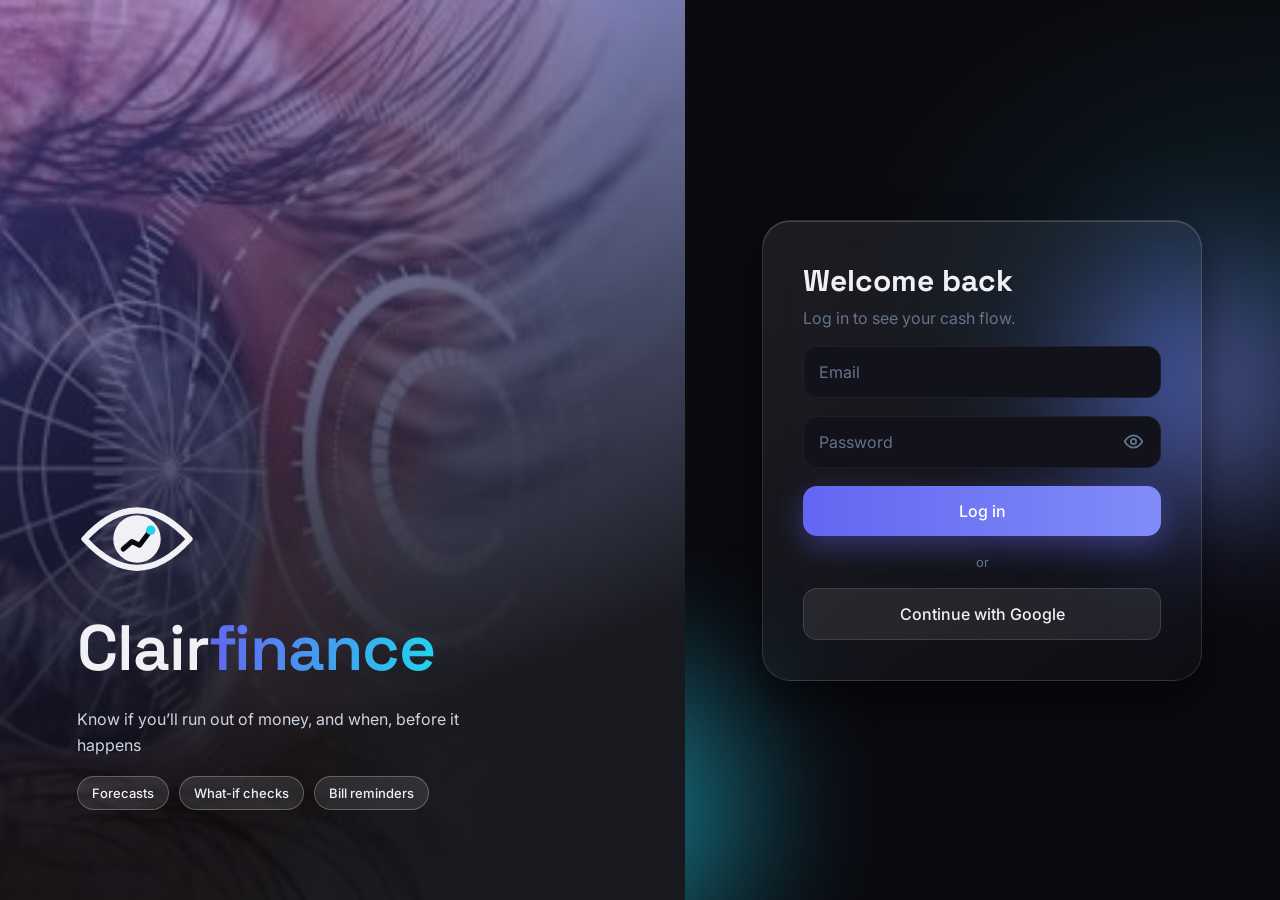
==== frontend/clairfinance-site/index.html @ 586867c2 "Created frontend branch" ====
<!doctype html>
<html lang="en" data-theme="dark">
<head>
<meta charset="utf-8"><meta name="viewport" content="width=device-width, initial-scale=1">
<title>Clairfinance</title>
<link rel="icon" type="image/svg+xml" href="data:image/svg+xml,<svg xmlns='http://www.w3.org/2000/svg' viewBox='0 0 96 96'><rect width='96' height='96' rx='22' fill='%230a0a0f'/><g transform='translate(9.6 16) scale(.8)'><path d='M6 40Q48-6 90 40Q48 86 6 40Z' fill='none' stroke='%23f0f0f5' stroke-width='6' stroke-linejoin='round'/><circle cx='48' cy='40' r='19' fill='%23f0f0f5'/><polyline points='37,48 44,42 50,45 59,33' fill='none' stroke='%230a0a0f' stroke-width='5' stroke-linecap='round'/><circle cx='59' cy='33' r='4.5' fill='%2322d3ee'/></g></svg>">
<link rel="stylesheet" href="https://fonts.googleapis.com/css2?family=Inter:wght@400;500&family=Space+Grotesk:wght@500;600&display=swap">
<link rel="stylesheet" href="styles.css">
<script>document.documentElement.dataset.theme=localStorage.getItem('cf-theme')||'dark'</script>
</head>
<body data-view="login">
<svg width="0" height="0" style="position:absolute"><symbol id="logo" viewBox="0 0 96 80"><path d="M6 40Q48-6 90 40Q48 86 6 40Z" fill="none" stroke="currentColor" stroke-width="5" stroke-linejoin="round"/><circle cx="48" cy="40" r="19" fill="currentColor"/><polyline class="ll" points="37,48 44,42 50,45 59,33" fill="none" stroke="var(--bg)" stroke-width="4" stroke-linecap="round" stroke-linejoin="round"/><circle cx="59" cy="33" r="3.8" fill="var(--sec)"/></symbol></svg>

<section class="login">
  <div class="orbs"><i></i><i></i><i></i></div>
  <div class="brandside">
    <svg class="lm"><use href="#logo"/></svg>
    <div class="wm">Clair<span>finance</span></div>
    <p>Know if you’ll run out of money, and when, before it happens</p>
    <div class="floaters"><b>Forecasts</b><b>What-if checks</b><b>Bill reminders</b></div>
  </div>
  <form class="glass formside" id="loginForm">
    <h2>Welcome back</h2><p class="sub">Log in to see your cash flow.</p>
    <label class="fld"><input type="email" placeholder=" " required><span>Email</span></label>
    <label class="fld"><input type="password" id="pw" placeholder=" " required><span>Password</span><button type="button" class="eye" id="pwt" aria-label="Show password" aria-pressed="false"><svg viewBox="0 0 24 24"><path d="M2 12s3.6-7 10-7 10 7 10 7-3.6 7-10 7S2 12 2 12Z"/><circle cx="12" cy="12" r="3"/><path class="sl" d="M3 3l18 18"/></svg></button></label>
    <button class="btn" type="submit">Log in</button>
    <div class="or">or</div>
    <button class="btn ghost" type="button" id="gbtn">Continue with Google</button>
  </form>
</section>

<section class="upload"><div class="orbs"><i></i><i></i><i></i></div>
  <div class="glass upcard">
    <div class="wm uw"><svg><use href="#logo"/></svg>Clair<span>finance</span></div>
    <h2>Add your transaction history</h2>
    <p class="sub">Upload a CSV export from your bank. Clairfinance needs it to build your forecast, bills and score.</p>
    <label class="drop" id="drop"><svg viewBox="0 0 24 24"><path d="M12 16V4M7 9l5-5 5 5M4 20h16"/></svg><b id="dt">Drag and drop your CSV here</b><span class="cat" id="ds">or click to browse. Needs date, description and amount columns.</span><input type="file" id="csv" accept=".csv,text/csv" hidden></label>
    <div class="prog" id="pg" hidden><i></i></div><p class="cat" id="pt" hidden></p>
    <button class="btn" id="cont" disabled>Continue</button>
    <button class="lk" id="smp" type="button">Download a sample CSV</button>
    <button class="lk" id="demo" type="button">Use demo data instead</button>
  </div></section>

<div class="app">
  <aside class="side glass">
    <a class="sb-brand" href="#/home"><svg><use href="#logo"/></svg><span class="wm">Clair<span>finance</span></span></a>
    <nav id="nav"></nav>
    <div class="sb-foot">
      <button class="theme" id="theme" aria-label="Toggle light and dark mode"><span class="track"><svg class="sun" viewBox="0 0 24 24"><circle cx="12" cy="12" r="4"/><path d="M12 2v3M12 19v3M2 12h3M19 12h3M5 5l2 2M17 17l2 2M19 5l-2 2M7 17l-2 2"/></svg><svg class="moon" viewBox="0 0 24 24"><path d="M20 14A8 8 0 0 1 10 4a8 8 0 1 0 10 10Z"/></svg><i class="knob"></i></span><span class="tl">Dark mode</span></button>
      <a class="nav-i" href="#/upload"><svg viewBox="0 0 24 24"><path d="M12 16V4M7 9l5-5 5 5M4 20h16"/></svg><span>Upload new CSV</span></a>
      <button class="nav-i out" id="out"><svg viewBox="0 0 24 24"><path d="M9 4H5v16h4M16 8l4 4-4 4M20 12H9"/></svg><span>Sign out</span></button>
    </div>
  </aside>
  <main id="main"></main>
</div>
<script src="app.js"></script>
</body>
</html>
---- frontend/clairfinance-site/styles.css ----
:root{--bg:#0a0a0f;--fg:#f0f0f5;--card:#12121a;--hover:#1a1a2e;--bd:#1e1e2e;--pri:#6366f1;--glow:#818cf8;--sec:#22d3ee;--ok:#22c55e;--warn:#f59e0b;--bad:#ef4444;--mut:#64748b;--g1:rgba(255,255,255,.08);--g2:rgba(255,255,255,.02);--gb:rgba(255,255,255,.12);--sh:rgba(0,0,0,.5);--r:22px;--e:cubic-bezier(.2,.8,.2,1);--hd:'Space Grotesk',system-ui,sans-serif}
[data-theme=light]{--bg:#f4f5fb;--fg:#12121a;--card:#fff;--hover:#eef0ff;--bd:#e2e4f0;--g1:rgba(255,255,255,.9);--g2:rgba(255,255,255,.55);--gb:rgba(99,102,241,.2);--sh:rgba(99,102,241,.2)}
*{box-sizing:border-box;margin:0}
body{font-family:Inter,system-ui,sans-serif;color:var(--fg);min-height:100vh;background:radial-gradient(800px 500px at 10% -10%,rgba(99,102,241,.18),transparent 60%),radial-gradient(700px 500px at 100% 30%,rgba(34,211,238,.1),transparent 60%),var(--bg);background-attachment:fixed;transition:background-color .5s,color .5s}
body[data-view=login] .app,body[data-view=upload] .app{display:none}body:not([data-view=login]) .login,body:not([data-view=upload]) .upload{display:none}
.glass,.card{background:linear-gradient(145deg,var(--g1),var(--g2));backdrop-filter:blur(18px) saturate(140%);-webkit-backdrop-filter:blur(18px) saturate(140%);border:1px solid var(--gb);box-shadow:0 20px 40px var(--sh),inset 0 1px 0 rgba(255,255,255,.18)}
.wm{font-family:var(--hd);font-weight:600;letter-spacing:-1px}.wm span,.grad{background:linear-gradient(90deg,var(--pri),var(--sec));-webkit-background-clip:text;background-clip:text;color:transparent}
.ll{stroke-dasharray:40;stroke-dashoffset:40;animation:draw 1s .4s var(--e) forwards}
/* login */
.login{min-height:100vh;display:grid;grid-template-columns:1.15fr 1fr;position:relative;overflow:hidden}.orbs{position:absolute;inset:0;pointer-events:none}
.orbs i{position:absolute;border-radius:50%;filter:blur(70px);opacity:.5;animation:float 12s ease-in-out infinite}
.orbs i:nth-child(1){width:380px;height:380px;background:var(--pri);top:-80px;left:-60px}.orbs i:nth-child(2){width:300px;height:300px;background:var(--sec);bottom:-60px;left:35%;animation-delay:-4s}.orbs i:nth-child(3){width:240px;height:240px;background:var(--glow);top:30%;right:-40px;animation-delay:-8s}
.brandside{--bg:#0a0a0f;position:relative;overflow:hidden;color:#f0f0f5;display:flex;flex-direction:column;justify-content:flex-end;gap:18px;padding:7vw 6vw;min-height:100vh;animation:fade .8s both}.brandside::before{content:"";position:absolute;inset:0;background:url(assets/eye.jpg) center/cover;animation:kb 20s ease-in-out infinite alternate}.brandside::after{content:"";position:absolute;inset:0;background:linear-gradient(160deg,rgba(99,102,241,.45),rgba(10,10,15,.92) 75%)}.brandside>*{position:relative;z-index:1}
.lm{width:120px;height:100px;color:#f0f0f5}.brandside .wm{font-size:clamp(40px,6vw,64px)}.brandside p{color:#cbd5e1;max-width:420px;line-height:1.6}
.floaters{display:flex;gap:10px;flex-wrap:wrap}.floaters b{font-weight:500;font-size:13px;padding:8px 14px;border-radius:99px;border:1px solid var(--gb);background:var(--g1);animation:float 5s ease-in-out infinite}.floaters b:nth-child(2){animation-delay:-1.6s}.floaters b:nth-child(3){animation-delay:-3.2s}
.formside{position:relative;padding:40px;border-radius:28px;display:flex;flex-direction:column;gap:18px;max-width:440px;width:100%;justify-self:center;align-self:center;margin:40px 24px;animation:rise .8s .15s var(--e) backwards}
.formside h2{font-family:var(--hd);font-size:30px}.sub{color:var(--mut);margin-top:-10px}
.fld{position:relative}.fld input{width:100%;padding:22px 16px 8px;border-radius:14px;border:1px solid var(--bd);background:var(--card);color:var(--fg);font:inherit;outline:0;transition:.3s}
.fld span{position:absolute;left:16px;top:16px;color:var(--mut);pointer-events:none;transition:.25s var(--e)}
.fld input:focus,.fld input:not(:placeholder-shown){border-color:var(--pri)}.fld input:focus{box-shadow:0 0 0 4px rgba(99,102,241,.25)}
.fld input:focus+span,.fld input:not(:placeholder-shown)+span{top:6px;font-size:11px;color:var(--glow)}
.btn{position:relative;overflow:hidden;border:0;border-radius:14px;padding:15px;font:500 16px Inter;color:#fff;cursor:pointer;background:linear-gradient(90deg,var(--pri),var(--glow));box-shadow:0 10px 30px rgba(99,102,241,.4);transition:transform .3s var(--e),box-shadow .3s}
.btn::after{content:"";position:absolute;top:0;left:-80%;width:50%;height:100%;background:linear-gradient(100deg,transparent,rgba(255,255,255,.35),transparent);transform:skewX(-20deg);transition:left .7s var(--e)}
.btn:hover{transform:translateY(-2px);box-shadow:0 16px 36px rgba(99,102,241,.55)}.btn:hover::after{left:140%}.btn:active{transform:scale(.98)}
.btn.ghost{background:var(--g1);color:var(--fg);border:1px solid var(--gb);box-shadow:none}.or{text-align:center;color:var(--mut);font-size:13px}
/* app shell */
.app{display:flex;min-height:100vh}
.side{position:sticky;top:0;height:100vh;width:250px;flex:none;display:flex;flex-direction:column;gap:20px;padding:22px 16px;border-radius:0 var(--r) var(--r) 0;animation:slide .6s var(--e) backwards}
.sb-brand{display:flex;align-items:center;gap:10px;text-decoration:none;color:var(--fg);padding:0 8px}.sb-brand svg{width:40px;height:34px}.sb-brand .wm{font-size:22px}
#nav{display:flex;flex-direction:column;gap:6px;flex:1}
.nav-i{display:flex;align-items:center;gap:12px;padding:12px 14px;border-radius:14px;color:var(--mut);text-decoration:none;font:500 15px Inter;background:0;border:1px solid transparent;cursor:pointer;transition:.3s var(--e);position:relative}
.nav-i svg{width:22px;height:22px;flex:none;fill:none;stroke:currentColor;stroke-width:2;stroke-linecap:round;stroke-linejoin:round}
.nav-i:hover{color:var(--fg);background:var(--hover);transform:translateX(4px)}
.nav-i.on{color:var(--fg);background:linear-gradient(90deg,rgba(99,102,241,.3),rgba(34,211,238,.08));border-color:rgba(99,102,241,.5)}.nav-i.on svg{color:var(--sec)}
.nav-i.out:hover{color:var(--bad)}.sb-foot{display:flex;flex-direction:column;gap:8px;border-top:1px solid var(--bd);padding-top:14px}
.theme{display:flex;align-items:center;gap:12px;padding:8px 10px;background:0;border:0;color:var(--mut);font:500 14px Inter;cursor:pointer}
.track{position:relative;width:62px;height:32px;border-radius:99px;flex:none;background:linear-gradient(90deg,#1e1b4b,var(--pri));border:1px solid var(--gb);transition:background .5s;overflow:hidden}
.track svg{position:absolute;top:7px;width:18px;height:18px;fill:none;stroke:#fff;stroke-width:2;stroke-linecap:round;transition:.5s var(--e)}
.sun{right:7px;opacity:.5;transform:rotate(-90deg) scale(.5)}.moon{left:7px}
.knob{position:absolute;top:3px;left:3px;width:24px;height:24px;border-radius:50%;background:#f0f0f5;box-shadow:0 2px 8px rgba(0,0,0,.4);transition:transform .55s cubic-bezier(.3,1.5,.5,1),background .4s;z-index:1}
[data-theme=light] .track{background:linear-gradient(90deg,#fde68a,var(--warn))}[data-theme=light] .knob{transform:translateX(30px);background:#fff}
[data-theme=light] .sun{opacity:1;transform:none}[data-theme=light] .moon{opacity:0;transform:rotate(90deg) scale(.5)}
.theme:hover .knob{width:28px}[data-theme=light] .theme:hover .knob{transform:translateX(26px)}
main{flex:1;min-width:0}
/* hero + page */
.banner{display:flex;flex-direction:column;align-items:center;gap:12px;padding:34px 24px 28px;border-bottom:1px solid var(--bd);animation:drop .8s var(--e) backwards}
.banner .wm{font-size:clamp(34px,5vw,50px)}.banner svg{width:80px;height:66px;color:var(--fg)}.banner .br{display:flex;align-items:center;gap:18px}
.banner p{font-size:12px;letter-spacing:2.2px;text-transform:uppercase;color:var(--mut);text-align:center;max-width:620px;line-height:1.8}
.hero{position:relative;height:230px;display:grid;place-items:center;overflow:hidden;border-bottom:1px solid var(--gb);background:linear-gradient(120deg,var(--pri),var(--sec))}
.hero::before{content:"";position:absolute;inset:0;background:var(--img) center/cover;opacity:.32;animation:kb 18s ease-in-out infinite alternate}
.hero::after{content:"";position:absolute;inset:0;background:linear-gradient(180deg,transparent 40%,var(--bg))}
.hero h1{position:relative;z-index:1;font-family:var(--hd);font-size:clamp(30px,5vw,56px);letter-spacing:4px;text-shadow:0 4px 30px rgba(0,0,0,.45);animation:rise .9s .1s var(--e) backwards}
[data-theme=light] .hero::before{opacity:.5}[data-theme=light] .hero h1{color:#fff}
.page{max-width:1040px;margin:0 auto;padding:28px 24px 72px;display:grid;gap:24px;animation:fade .5s both}
.alert{display:flex;align-items:center;gap:20px;padding:24px 28px;border-radius:var(--r);border:1px solid rgba(245,158,11,.6);background:linear-gradient(135deg,rgba(245,158,11,.32),rgba(245,158,11,.08));backdrop-filter:blur(14px);box-shadow:0 18px 40px var(--sh),0 0 40px rgba(245,158,11,.15),inset 0 1px 0 rgba(255,255,255,.2);animation:rise .7s .15s var(--e) backwards}
.al-i{position:relative;flex:none;width:54px;height:54px;border-radius:16px;display:grid;place-items:center;color:var(--warn);background:rgba(245,158,11,.2)}.al-i::after{content:"";position:absolute;inset:0;border-radius:inherit;border:2px solid var(--warn);animation:ping 2.2s infinite}
.al-i svg{width:28px;height:28px;fill:none;stroke:currentColor;stroke-width:2;stroke-linecap:round;stroke-linejoin:round}
.alert h2{font-family:var(--hd);font-size:clamp(20px,3vw,28px);margin:3px 0}.alert small{color:var(--warn);font-weight:500}.alert p{color:var(--mut);color:color-mix(in srgb,var(--fg) 75%,transparent)}
.grid{display:grid;grid-template-columns:repeat(2,1fr);gap:24px}
.card{position:relative;isolation:isolate;overflow:hidden;cursor:pointer;font:inherit;color:inherit;text-align:left;display:flex;flex-direction:column;justify-content:space-between;gap:26px;min-height:200px;padding:26px;border-radius:var(--r);text-decoration:none;transition:transform .35s var(--e),box-shadow .35s,border-color .35s;animation:rise .7s var(--e) backwards;animation-delay:calc(var(--i)*90ms + 250ms)}
.card::before{content:"";position:absolute;inset:0;z-index:-1;opacity:0;transition:opacity .35s;background:radial-gradient(320px circle at var(--mx,50%) var(--my,0),rgba(99,102,241,.3),transparent 60%)}
.card::after{content:"";position:absolute;top:0;left:-70%;width:40%;height:100%;pointer-events:none;background:linear-gradient(100deg,transparent,rgba(255,255,255,.16),transparent);transform:skewX(-20deg);transition:left .8s var(--e)}
.card:hover{transform:translateY(-6px);border-color:var(--glow);box-shadow:0 28px 54px var(--sh),0 0 34px rgba(99,102,241,.3),inset 0 1px 0 rgba(255,255,255,.25)}.card:hover::before{opacity:1}.card:hover::after{left:130%}.card:active{transform:translateY(-2px) scale(.985)}
.card:focus-visible,.nav-i:focus-visible,.btn:focus-visible{outline:2px solid var(--sec);outline-offset:3px}
.ct{display:flex;justify-content:space-between}.card h3{font-family:var(--hd);font-size:24px}.card p{color:var(--mut);font-size:15px;line-height:1.5;margin-top:6px}
.ic{width:66px;height:66px;border-radius:20px;display:grid;place-items:center;color:var(--sec);background:rgba(34,211,238,.1);border:1px solid rgba(34,211,238,.3)}
.ic svg{width:36px;height:36px;fill:none;stroke:currentColor;stroke-width:3.5;stroke-linecap:round;stroke-linejoin:round;overflow:visible}
.ar{width:24px;height:24px;fill:none;stroke:var(--mut);stroke-width:2;stroke-linecap:round;stroke-linejoin:round;transition:.35s var(--e)}.card:hover .ar{transform:translateX(6px);stroke:var(--sec)}
.card:hover .rw{animation:slidein .5s var(--e) both;animation-delay:calc(var(--r)*90ms)}.kn{fill:var(--card);transition:transform .6s cubic-bezier(.3,1.4,.5,1)}.card:hover .k1{transform:translateX(22px)}.card:hover .k2{transform:translateX(-22px)}
.fl{stroke-dasharray:60}.card:hover .fl{animation:draw 1s var(--e)}.fd{stroke-dasharray:3 6}.ff{fill:currentColor;stroke:none;opacity:.25;transition:.4s}.card:hover .ff{opacity:.5}
.cal{transform-box:fill-box;transform-origin:50% 100%;transition:.5s var(--e)}.card:hover .cal{transform:rotate(-5deg)}.bdg{fill:var(--warn);stroke:none;transform-box:fill-box;transform-origin:center;animation:pulse 1.8s infinite}
.card.wide{grid-column:1/-1;flex-direction:row;align-items:center;gap:34px;min-height:180px}.chips{display:flex;flex-wrap:wrap;gap:8px;margin-top:12px}.chips i{font-style:normal;font-size:13px;padding:6px 12px;border-radius:99px;background:var(--g1);border:1px solid var(--gb)}
.gauge{position:relative;flex:none;width:190px}.gauge svg{width:100%;display:block}.gauge path{fill:none;stroke-width:9;stroke-linecap:round}.gt{stroke:var(--bd)}.gf{stroke:url(#gg);stroke-dasharray:100;stroke-dashoffset:100;animation:fill 1.6s .8s var(--e) forwards}
.gn{position:absolute;left:0;right:0;bottom:0;text-align:center;font-family:var(--hd)}.gn b{font-size:44px;font-weight:600}.gn small{color:var(--mut)}
.ripple{position:absolute;z-index:0;border-radius:50%;pointer-events:none;background:rgba(99,102,241,.4);transform:scale(0);animation:ripple .65s ease-out forwards}
/* feature pages */
.panel{padding:24px;border-radius:var(--r)}.panel h3{font-family:var(--hd);font-size:20px;margin-bottom:14px}
.bar{display:flex;flex-wrap:wrap;gap:14px;align-items:center;justify-content:space-between}.bar label{color:var(--mut);font-size:14px;display:flex;align-items:center;gap:10px}
select,.in{padding:11px 14px;border-radius:12px;border:1px solid var(--gb);background:var(--card);color:var(--fg);font:inherit;outline:0}select:focus,.in:focus{border-color:var(--pri);box-shadow:0 0 0 4px rgba(99,102,241,.25)}
.stats{display:grid;grid-template-columns:repeat(3,1fr);gap:16px}.stat{padding:18px 20px;border-radius:18px}.stat small{color:var(--mut)}.stat b{display:block;font:600 26px var(--hd);margin-top:4px}
.ok{color:var(--ok)}.bad{color:var(--bad)}.warn{color:var(--warn)}
table{width:100%;border-collapse:collapse}td{padding:13px 8px;border-top:1px solid var(--bd);font-size:15px}td:last-child{text-align:right;font-weight:500}.dot{display:inline-block;width:9px;height:9px;border-radius:50%;margin-right:8px}.cat{color:var(--mut);font-size:13px}tr{animation:fade .4s both}
.seg{display:flex;gap:6px}.seg button{padding:9px 16px;border-radius:99px;border:1px solid var(--gb);background:var(--g1);color:var(--fg);font:inherit;cursor:pointer;transition:.3s}.seg button.on{background:var(--pri);border-color:var(--pri);color:#fff}
.chart{width:100%;height:auto}.chart text{fill:var(--mut);font-size:11px}.chart .band{opacity:.25}
.form{display:grid;grid-template-columns:repeat(2,1fr);gap:14px}.form label{display:grid;gap:6px;color:var(--mut);font-size:13px}.form .btn{grid-column:1/-1}
.verdict{display:grid;gap:14px;animation:rise .5s var(--e)}.verdict h2{font:600 28px var(--hd)}.mini{display:flex;align-items:center;gap:12px;font-size:14px}.mini span:first-child{width:130px;color:var(--mut)}.mini .tk{flex:1;height:12px;border-radius:99px;background:var(--bd);overflow:hidden}.mini .tk i{display:block;height:100%;border-radius:inherit;transition:width 1s var(--e)}
.bill{display:flex;flex-direction:row;align-items:center;gap:16px;padding:16px 20px;border-radius:18px;animation:rise .5s var(--e) backwards;transition:.4s}.bill.paid{opacity:.45}.bill.paid b{text-decoration:line-through}.bill .g{flex:1}.bill small{color:var(--mut)}
.chip{font-size:12px;padding:4px 10px;border-radius:99px;border:1px solid currentColor}.sw{position:relative;width:42px;height:24px;border-radius:99px;border:0;background:var(--bd);cursor:pointer;transition:.3s}.sw::after{content:"";position:absolute;top:3px;left:3px;width:18px;height:18px;border-radius:50%;background:#fff;transition:.3s var(--e)}.sw.on{background:var(--pri)}.sw.on::after{transform:translateX(18px)}
.sm{padding:8px 14px;border-radius:10px;border:1px solid var(--gb);background:var(--g1);color:var(--fg);font:inherit;cursor:pointer}
.imp{display:grid;grid-template-columns:150px 1fr 54px;align-items:center;gap:12px;margin:14px 0;font-size:14px}.imp .ax{position:relative;height:16px;border-radius:99px;background:var(--bd)}.imp .ax::before{content:"";position:absolute;left:50%;top:-4px;bottom:-4px;width:2px;background:var(--mut)}.imp .ax i{position:absolute;top:0;height:100%;border-radius:99px;transition:width 1.1s .3s var(--e);width:0}.imp b{text-align:right}
.scorehead{display:flex;align-items:center;gap:30px;flex-wrap:wrap}
@keyframes drop{from{opacity:0;transform:translateY(-16px)}}@keyframes rise{from{opacity:0;transform:translateY(24px)}}@keyframes fade{from{opacity:0}}@keyframes slide{from{transform:translateX(-100%)}}
@keyframes draw{from{stroke-dashoffset:60}to{stroke-dashoffset:0}}@keyframes ping{to{transform:scale(1.5);opacity:0}}@keyframes pulse{50%{transform:scale(1.25)}}@keyframes slidein{from{transform:translateX(-10px);opacity:0}}
@keyframes fill{to{stroke-dashoffset:var(--off)}}@keyframes ripple{to{transform:scale(4);opacity:0}}@keyframes float{50%{transform:translateY(-18px)}}@keyframes kb{to{transform:scale(1.12)}}
@media(max-width:820px){.login{grid-template-columns:1fr}.brandside{min-height:300px;padding:40px 24px}.side{width:68px;padding:18px 8px}.sb-brand .wm,.nav-i span,.tl{display:none}.theme{justify-content:center;padding:0}.track{width:54px}.grid,.stats,.form{grid-template-columns:1fr}.card.wide{flex-direction:column;align-items:flex-start}.imp{grid-template-columns:100px 1fr 44px}}
@media(prefers-reduced-motion:reduce){*,*::before,*::after{animation-duration:.01ms!important;animation-delay:0s!important;transition-duration:.01ms!important}.ll{stroke-dashoffset:0}}

.form label.tr{animation:fade .4s both}
.upload{min-height:100vh;display:grid;place-items:center;padding:32px;position:relative;overflow:hidden}
.upcard{position:relative;width:min(560px,100%);padding:40px;border-radius:28px;display:grid;gap:18px;animation:rise .8s var(--e) backwards}
.upcard h2{font:600 28px var(--hd)}.upcard .sub{margin:-8px 0 0;line-height:1.5}.uw{font-size:28px;display:flex;align-items:center;gap:10px}.uw svg{width:44px;height:36px;color:var(--fg)}
.drop{display:grid;justify-items:center;gap:8px;padding:34px 20px;border:2px dashed var(--gb);border-radius:20px;cursor:pointer;text-align:center;background:var(--g2);transition:.3s var(--e)}
.drop:hover,.drop.over{border-color:var(--pri);background:rgba(99,102,241,.14);transform:translateY(-2px)}.drop.ok{border-style:solid;border-color:var(--ok)}.drop.err{border-color:var(--bad)}
.drop svg{width:44px;height:44px;fill:none;stroke:var(--sec);stroke-width:2;stroke-linecap:round;stroke-linejoin:round;animation:float 3s ease-in-out infinite}
.prog{height:10px;border-radius:99px;background:var(--bd);overflow:hidden}.prog i{display:block;height:100%;width:0;background:linear-gradient(90deg,var(--pri),var(--sec));transition:width .5s var(--e)}
.btn:disabled{opacity:.45;cursor:not-allowed;transform:none;box-shadow:none}.btn:disabled::after{display:none}
.lk{justify-self:center;background:0;border:0;color:var(--glow);font:inherit;cursor:pointer;text-decoration:underline}

.card.alert{flex-direction:row;align-items:center;justify-content:flex-start;gap:20px;min-height:0;padding:24px 28px;border-color:rgba(245,158,11,.6);background:linear-gradient(135deg,rgba(245,158,11,.32),rgba(245,158,11,.08));box-shadow:0 18px 40px var(--sh),0 0 40px rgba(245,158,11,.15),inset 0 1px 0 rgba(255,255,255,.2)}
.card.alert::before{background:radial-gradient(320px circle at var(--mx,50%) var(--my,0),rgba(245,158,11,.3),transparent 60%)}
.card.alert:hover{border-color:var(--warn);box-shadow:0 28px 54px var(--sh),0 0 44px rgba(245,158,11,.35),inset 0 1px 0 rgba(255,255,255,.25)}
.card.alert p{color:color-mix(in srgb,var(--fg) 75%,transparent);margin-top:0}.card.alert .ar{flex:none}
.an{display:flex;align-items:center;gap:16px;padding:16px 20px;border-radius:16px;border:1px solid rgba(245,158,11,.35);border-left:4px solid var(--warn);background:rgba(245,158,11,.08);animation:rise .5s var(--e) backwards}.an .g{flex:1}
.seg{flex-wrap:wrap}.tw{overflow-x:auto}th{text-align:left;padding:12px 8px;color:var(--mut);font-weight:500;font-size:13px;white-space:nowrap}
.lv{font-size:12px;padding:4px 10px;border-radius:99px;background:var(--hover);white-space:nowrap}.lv.g{background:rgba(34,197,94,.18);color:var(--ok)}.tips{padding-left:20px;display:grid;gap:6px}

.hero.contain::before{background-size:contain;background-repeat:no-repeat;mix-blend-mode:multiply;opacity:.6;animation:none}

.hero.danger::before{background-position:center 35%}

.arch h3{font-size:16px;color:var(--mut);font-weight:500;margin-bottom:2px}.arch-n{font:600 clamp(26px,4vw,36px) var(--hd);margin-bottom:10px;width:fit-content}.arch>p{line-height:1.6}
.arch-g{display:grid;grid-template-columns:1fr 1fr;gap:14px;margin:18px 0}
.arch-c{padding:16px 18px;border-radius:16px;background:var(--g2);border:1px solid var(--gb);border-left:4px solid var(--ok);animation:rise .6s .2s var(--e) backwards}.arch-c.v{border-left-color:var(--warn);animation-delay:.35s}
.arch-c b{display:block;margin-bottom:4px}.arch-c p{line-height:1.55;margin:0}
.tip{padding:16px 18px;border-radius:16px;line-height:1.55;background:linear-gradient(135deg,rgba(99,102,241,.22),rgba(34,211,238,.1));border:1px solid rgba(99,102,241,.45);animation:rise .6s .5s var(--e) backwards}.tip b{color:var(--sec)}[data-theme=light] .tip b{color:var(--pri)}
@media(max-width:820px){.arch-g{grid-template-columns:1fr}}

.brandside{--g1:rgba(255,255,255,.1);--gb:rgba(255,255,255,.25)}.floaters b{color:#f0f0f5}

#pw{padding-right:52px}
.eye{position:absolute;right:10px;top:50%;transform:translateY(-50%);width:36px;height:36px;display:grid;place-items:center;border:0;border-radius:10px;background:0;color:var(--mut);cursor:pointer;transition:color .3s,background .3s}
.eye:hover{color:var(--fg);background:var(--hover)}.eye[aria-pressed=true]{color:var(--glow)}.eye:focus-visible{outline:2px solid var(--sec)}
.eye svg{width:21px;height:21px;fill:none;stroke:currentColor;stroke-width:2;stroke-linecap:round;stroke-linejoin:round}
.eye .sl{stroke-dasharray:26;stroke-dashoffset:26;transition:stroke-dashoffset .35s var(--e)}.eye[aria-pressed=true] .sl{stroke-dashoffset:0}
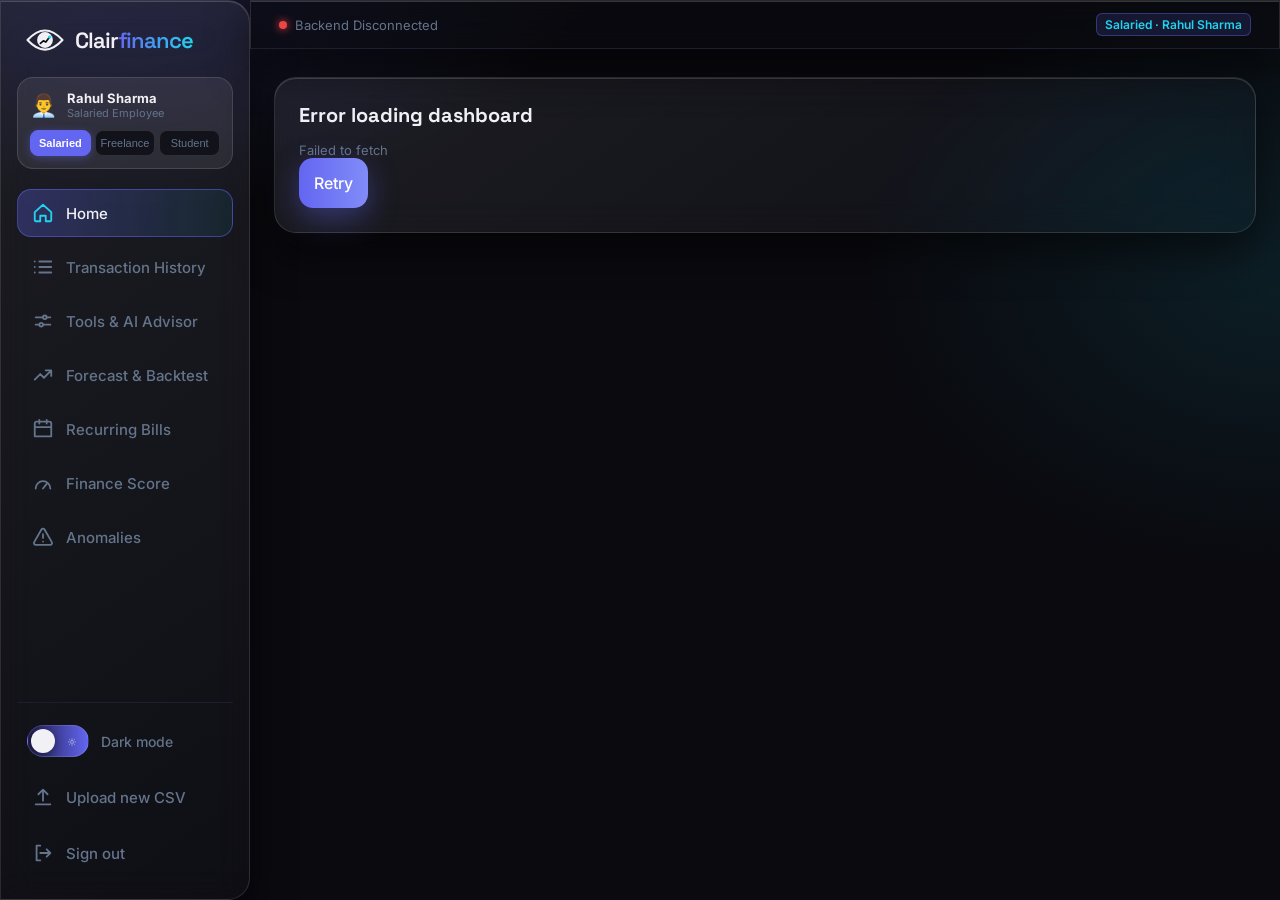
==== commit 0e6dca2c: "Review two submission updates" ====
--- a/frontend/clairfinance-site/index.html
+++ b/frontend/clairfinance-site/index.html
@@ -2,9 +2,9 @@
 <html lang="en" data-theme="dark">
 <head>
 <meta charset="utf-8"><meta name="viewport" content="width=device-width, initial-scale=1">
-<title>Clairfinance</title>
+<title>Clairfinance — AI Personal Financial Operating System</title>
 <link rel="icon" type="image/svg+xml" href="data:image/svg+xml,<svg xmlns='http://www.w3.org/2000/svg' viewBox='0 0 96 96'><rect width='96' height='96' rx='22' fill='%230a0a0f'/><g transform='translate(9.6 16) scale(.8)'><path d='M6 40Q48-6 90 40Q48 86 6 40Z' fill='none' stroke='%23f0f0f5' stroke-width='6' stroke-linejoin='round'/><circle cx='48' cy='40' r='19' fill='%23f0f0f5'/><polyline points='37,48 44,42 50,45 59,33' fill='none' stroke='%230a0a0f' stroke-width='5' stroke-linecap='round'/><circle cx='59' cy='33' r='4.5' fill='%2322d3ee'/></g></svg>">
-<link rel="stylesheet" href="https://fonts.googleapis.com/css2?family=Inter:wght@400;500&family=Space+Grotesk:wght@500;600&display=swap">
+<link rel="stylesheet" href="https://fonts.googleapis.com/css2?family=Inter:wght@400;500;600&family=Space+Grotesk:wght@500;600;700&display=swap">
 <link rel="stylesheet" href="styles.css">
 <script>document.documentElement.dataset.theme=localStorage.getItem('cf-theme')||'dark'</script>
 </head>
@@ -16,43 +16,96 @@
   <div class="brandside">
     <svg class="lm"><use href="#logo"/></svg>
     <div class="wm">Clair<span>finance</span></div>
-    <p>Know if you’ll run out of money, and when, before it happens</p>
-    <div class="floaters"><b>Forecasts</b><b>What-if checks</b><b>Bill reminders</b></div>
+    <p>Know if you’ll run out of money, and when, before it happens. AI-driven cash flow forecasting, anomaly detection & affordability checks.</p>
+    <div class="floaters"><b>Cash Flow Forecasts</b><b>What-If Simulator</b><b>Anomaly Detection</b><b>Bill Reminders</b></div>
   </div>
   <form class="glass formside" id="loginForm">
-    <h2>Welcome back</h2><p class="sub">Log in to see your cash flow.</p>
-    <label class="fld"><input type="email" placeholder=" " required><span>Email</span></label>
-    <label class="fld"><input type="password" id="pw" placeholder=" " required><span>Password</span><button type="button" class="eye" id="pwt" aria-label="Show password" aria-pressed="false"><svg viewBox="0 0 24 24"><path d="M2 12s3.6-7 10-7 10 7 10 7-3.6 7-10 7S2 12 2 12Z"/><circle cx="12" cy="12" r="3"/><path class="sl" d="M3 3l18 18"/></svg></button></label>
-    <button class="btn" type="submit">Log in</button>
+    <h2>Welcome back</h2><p class="sub">Log in or select a demo persona to explore.</p>
+    <label class="fld"><input type="email" id="loginEmail" placeholder=" " value="demo.rahul@clairfinance.com" required><span>Email</span></label>
+    <label class="fld"><input type="password" id="pw" placeholder=" " value="password123" required><span>Password</span><button type="button" class="eye" id="pwt" aria-label="Show password" aria-pressed="false"><svg viewBox="0 0 24 24"><path d="M2 12s3.6-7 10-7 10 7 10 7-3.6 7-10 7S2 12 2 12Z"/><circle cx="12" cy="12" r="3"/><path class="sl" d="M3 3l18 18"/></svg></button></label>
+    <button class="btn" type="submit">Log in to Dashboard</button>
+    
+    <div class="or">or quick-switch persona</div>
+    <div class="p-login-grid">
+      <button type="button" class="btn ghost p-quick-btn" data-persona="salaried">👨‍💼 Salaried</button>
+      <button type="button" class="btn ghost p-quick-btn" data-persona="freelancer">👩‍💻 Freelancer</button>
+      <button type="button" class="btn ghost p-quick-btn" data-persona="student">🎓 Student</button>
+    </div>
+
     <div class="or">or</div>
-    <button class="btn ghost" type="button" id="gbtn">Continue with Google</button>
+    <button class="btn ghost" type="button" id="gbtn">Continue with Google / Dev Mode</button>
   </form>
 </section>
 
-<section class="upload"><div class="orbs"><i></i><i></i><i></i></div>
+<section class="upload">
+  <div class="orbs"><i></i><i></i><i></i></div>
   <div class="glass upcard">
     <div class="wm uw"><svg><use href="#logo"/></svg>Clair<span>finance</span></div>
-    <h2>Add your transaction history</h2>
-    <p class="sub">Upload a CSV export from your bank. Clairfinance needs it to build your forecast, bills and score.</p>
-    <label class="drop" id="drop"><svg viewBox="0 0 24 24"><path d="M12 16V4M7 9l5-5 5 5M4 20h16"/></svg><b id="dt">Drag and drop your CSV here</b><span class="cat" id="ds">or click to browse. Needs date, description and amount columns.</span><input type="file" id="csv" accept=".csv,text/csv" hidden></label>
-    <div class="prog" id="pg" hidden><i></i></div><p class="cat" id="pt" hidden></p>
-    <button class="btn" id="cont" disabled>Continue</button>
-    <button class="lk" id="smp" type="button">Download a sample CSV</button>
-    <button class="lk" id="demo" type="button">Use demo data instead</button>
-  </div></section>
+    <h2>Upload bank statement CSV</h2>
+    <p class="sub">Upload transaction exports (HDFC, ICICI, SBI, Axis, or generic CSV). Clairfinance will parse dates, auto-categorize, and detect spending patterns.</p>
+    <label class="drop" id="drop">
+      <svg viewBox="0 0 24 24"><path d="M12 16V4M7 9l5-5 5 5M4 20h16"/></svg>
+      <b id="dt">Drag and drop your CSV here</b>
+      <span class="cat" id="ds">or click to browse. Needs Date, Description, and Amount columns.</span>
+      <input type="file" id="csv" accept=".csv,text/csv" hidden>
+    </label>
+    <div class="prog" id="pg" hidden><i></i></div>
+    <p class="cat" id="pt" hidden></p>
+    <button class="btn" id="cont" disabled>Upload and Analyze Statement</button>
+    <div style="display:flex;justify-content:space-between;width:100%;flex-wrap:wrap;gap:10px;">
+      <button class="lk" id="smp" type="button">Download sample CSV</button>
+      <button class="lk" id="demo" type="button">Load pre-seeded 12-month data</button>
+    </div>
+  </div>
+</section>
 
 <div class="app">
   <aside class="side glass">
     <a class="sb-brand" href="#/home"><svg><use href="#logo"/></svg><span class="wm">Clair<span>finance</span></span></a>
+    
+    <div class="active-persona-widget">
+      <div class="ap-header">
+        <span class="ap-avatar" id="side-p-avatar">👨‍💼</span>
+        <div class="ap-info">
+          <b id="side-p-name">Rahul Sharma</b>
+          <span class="ap-role" id="side-p-role">Salaried Employee</span>
+        </div>
+      </div>
+      <div class="ap-buttons">
+        <button class="ap-btn on" data-p="salaried" title="Salaried: Fixed salary, car loan EMI, regular bills">Salaried</button>
+        <button class="ap-btn" data-p="freelancer" title="Freelancer: Irregular client payments, subscriptions">Freelance</button>
+        <button class="ap-btn" data-p="student" title="Student: Tight allowance, mess, semester fee spikes">Student</button>
+      </div>
+    </div>
+
     <nav id="nav"></nav>
     <div class="sb-foot">
-      <button class="theme" id="theme" aria-label="Toggle light and dark mode"><span class="track"><svg class="sun" viewBox="0 0 24 24"><circle cx="12" cy="12" r="4"/><path d="M12 2v3M12 19v3M2 12h3M19 12h3M5 5l2 2M17 17l2 2M19 5l-2 2M7 17l-2 2"/></svg><svg class="moon" viewBox="0 0 24 24"><path d="M20 14A8 8 0 0 1 10 4a8 8 0 1 0 10 10Z"/></svg><i class="knob"></i></span><span class="tl">Dark mode</span></button>
+      <button class="theme" id="theme" aria-label="Toggle light and dark mode">
+        <span class="track">
+          <svg class="sun" viewBox="0 0 24 24"><circle cx="12" cy="12" r="4"/><path d="M12 2v3M12 19v3M2 12h3M19 12h3M5 5l2 2M17 17l2 2M19 5l-2 2M7 17l-2 2"/></svg>
+          <svg class="moon" viewBox="0 0 24 24"><path d="M20 14A8 8 0 0 1 10 4a8 8 0 1 0 10 10Z"/></svg>
+          <i class="knob"></i>
+        </span>
+        <span class="tl">Dark mode</span>
+      </button>
       <a class="nav-i" href="#/upload"><svg viewBox="0 0 24 24"><path d="M12 16V4M7 9l5-5 5 5M4 20h16"/></svg><span>Upload new CSV</span></a>
       <button class="nav-i out" id="out"><svg viewBox="0 0 24 24"><path d="M9 4H5v16h4M16 8l4 4-4 4M20 12H9"/></svg><span>Sign out</span></button>
     </div>
   </aside>
-  <main id="main"></main>
+  
+  <div class="main-content-area">
+    <header class="app-topbar glass">
+      <div class="topbar-status">
+        <span class="live-dot" id="live-dot"></span>
+        <span id="api-status-label">Backend Connected (http://localhost:8000)</span>
+      </div>
+      <div class="topbar-actions">
+        <span class="badge persona-pill" id="topbar-persona-pill">Salaried · Rahul Sharma</span>
+      </div>
+    </header>
+    <main id="main"></main>
+  </div>
 </div>
 <script src="app.js"></script>
 </body>
-</html>
+</html>
--- a/frontend/clairfinance-site/styles.css
+++ b/frontend/clairfinance-site/styles.css
@@ -132,3 +132,40 @@
 .eye:hover{color:var(--fg);background:var(--hover)}.eye[aria-pressed=true]{color:var(--glow)}.eye:focus-visible{outline:2px solid var(--sec)}
 .eye svg{width:21px;height:21px;fill:none;stroke:currentColor;stroke-width:2;stroke-linecap:round;stroke-linejoin:round}
 .eye .sl{stroke-dasharray:26;stroke-dashoffset:26;transition:stroke-dashoffset .35s var(--e)}.eye[aria-pressed=true] .sl{stroke-dashoffset:0}
+
+
+/* Extra Hackathon Styles: Persona switcher, topbar, active learning & features */
+.p-login-grid{display:grid;grid-template-columns:repeat(3,1fr);gap:8px;margin:4px 0}
+.p-quick-btn{padding:10px 4px;font-size:13px;text-align:center;justify-content:center}
+.active-persona-widget{padding:12px;border-radius:16px;background:var(--g1);border:1px solid var(--gb);display:flex;flex-direction:column;gap:10px}
+.ap-header{display:flex;align-items:center;gap:10px}
+.ap-avatar{font-size:22px;line-height:1}
+.ap-info{flex:1;min-width:0;display:flex;flex-direction:column}
+.ap-info b{font-size:13px;white-space:nowrap;overflow:hidden;text-overflow:ellipsis}
+.ap-role{font-size:11px;color:var(--mut)}
+.ap-buttons{display:flex;gap:4px}
+.ap-btn{flex:1;padding:6px 2px;font-size:11px;font-weight:500;border-radius:8px;border:1px solid var(--gb);background:var(--card);color:var(--mut);cursor:pointer;transition:.25s var(--e);text-align:center}
+.ap-btn:hover{color:var(--fg);border-color:var(--glow)}
+.ap-btn.on{background:var(--pri);border-color:var(--pri);color:#fff;font-weight:600;box-shadow:0 2px 8px rgba(99,102,241,.4)}
+.main-content-area{flex:1;min-width:0;display:flex;flex-direction:column}
+.app-topbar{display:flex;align-items:center;justify-content:space-between;padding:12px 28px;border-bottom:1px solid var(--bd);background:rgba(10,10,15,.45);backdrop-filter:blur(14px);position:sticky;top:0;z-index:20}
+.topbar-status{display:flex;align-items:center;gap:8px;font-size:13px;color:var(--mut)}
+.live-dot{width:8px;height:8px;border-radius:50%;background:var(--ok);box-shadow:0 0 8px var(--ok);animation:pulse 2s infinite}
+.live-dot.err{background:var(--bad);box-shadow:0 0 8px var(--bad)}
+.persona-pill{padding:6px 14px;border-radius:99px;font-size:13px;background:rgba(99,102,241,.15);border:1px solid rgba(99,102,241,.4);color:var(--sec);font-weight:500}
+.cat-select{background:var(--card);border:1px solid var(--gb);color:var(--fg);padding:4px 8px;border-radius:8px;font-size:12px;cursor:pointer;outline:0;transition:.2s}
+.cat-select:focus{border-color:var(--pri);box-shadow:0 0 0 3px rgba(99,102,241,.2)}
+.learned-badge{display:inline-block;padding:2px 8px;border-radius:99px;font-size:11px;background:rgba(34,197,94,.2);color:var(--ok);border:1px solid rgba(34,197,94,.4);margin-left:6px;animation:fade .4s both}
+.badge{display:inline-flex;align-items:center;gap:4px;padding:3px 8px;border-radius:6px;font-size:12px;font-weight:600}
+.badge-success{background:rgba(34,197,94,.18);color:var(--ok);border:1px solid rgba(34,197,94,.35)}
+.badge-warning{background:rgba(245,158,11,.18);color:var(--warn);border:1px solid rgba(245,158,11,.35)}
+.badge-danger{background:rgba(239,68,68,.18);color:var(--bad);border:1px solid rgba(239,68,68,.35)}
+.badge-info{background:rgba(34,211,238,.18);color:var(--sec);border:1px solid rgba(34,211,238,.35)}
+.heatmap-grid{display:grid;grid-template-columns:repeat(auto-fill,minmax(28px,1fr));gap:6px;margin-top:14px}
+.heatmap-cell{height:28px;border-radius:6px;display:grid;place-items:center;font-size:10px;color:#fff;cursor:default;transition:transform .2s var(--e)}
+.heatmap-cell:hover{transform:scale(1.25);z-index:2;box-shadow:0 4px 12px rgba(0,0,0,.5)}
+.time-machine{background:linear-gradient(135deg,rgba(99,102,241,.18),rgba(34,211,238,.08));border:1px solid rgba(99,102,241,.35);border-radius:var(--r);padding:24px;margin-top:20px}
+.past-query-card{padding:14px 18px;border-radius:14px;background:var(--g1);border:1px solid var(--gb);display:flex;justify-content:space-between;align-items:center;gap:12px;transition:.25s var(--e)}
+.past-query-card:hover{background:var(--hover);border-color:var(--glow);transform:translateX(4px)}
+.spin{display:inline-block;width:18px;height:18px;border:2px solid rgba(255,255,255,.3);border-top-color:#fff;border-radius:50%;animation:spin .8s linear infinite;vertical-align:middle;margin-right:6px}
+@keyframes spin{to{transform:rotate(360deg)}}
